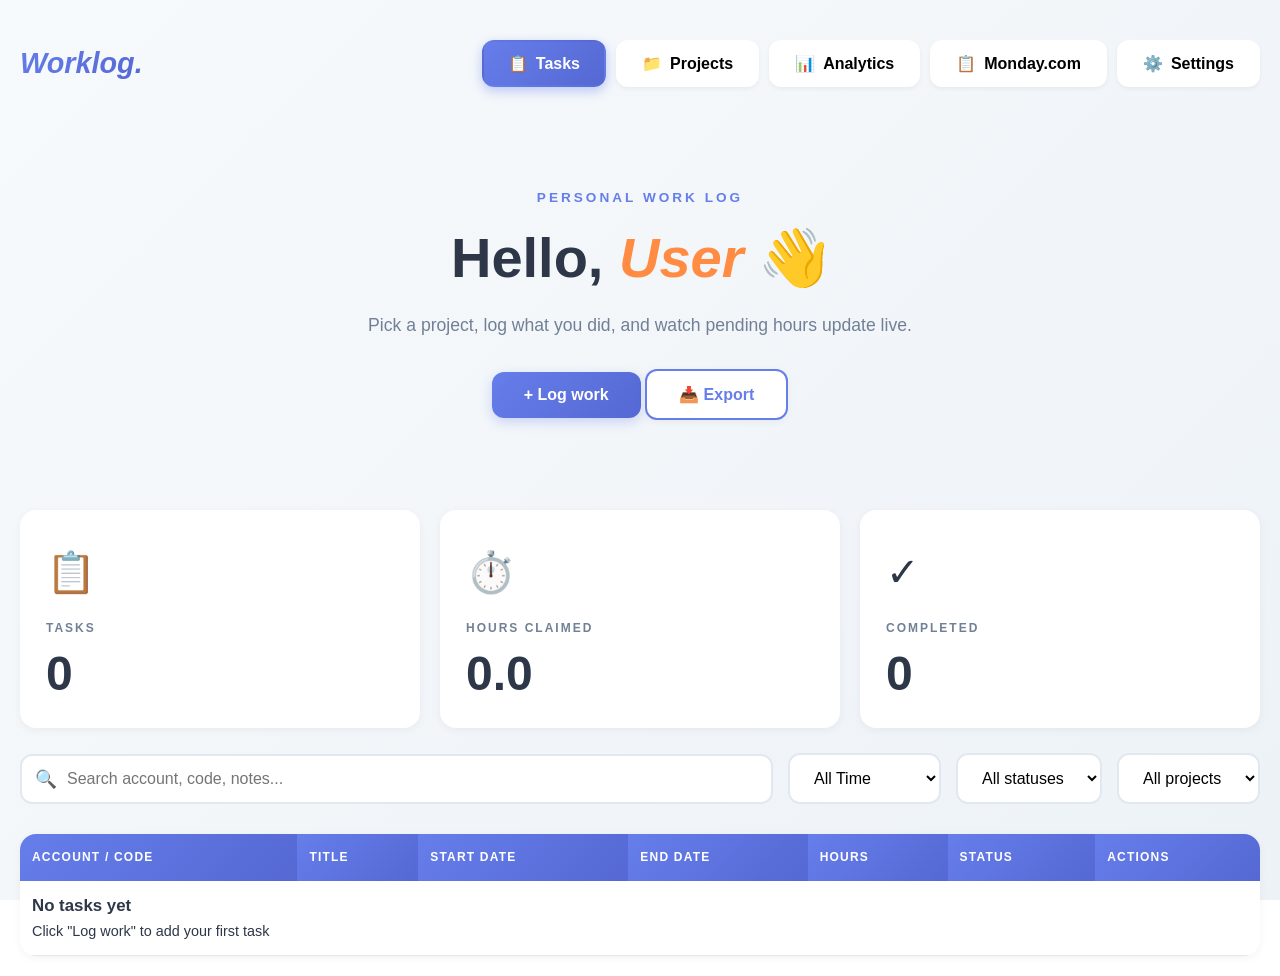
==== index.html @ 43e90e5b "Add files via upload" ====
<!DOCTYPE html>
<html lang="en">
<head>
    <meta charset="UTF-8">
    <meta name="viewport" content="width=device-width, initial-scale=1.0">
    <title>Worklog - Personal Work Tracker</title>
    <link rel="stylesheet" href="styles.css?v=20260605185044">
</head>
<body>
    <div class="container">
        <!-- Header -->
        <header class="header">
            <div class="logo">Worklog.</div>
            <nav class="nav-tabs">
                <button class="nav-tab active" data-view="entries">
                    <span class="tab-icon">📋</span> Tasks
                </button>
                <button class="nav-tab" data-view="projects">
                    <span class="tab-icon">📁</span> Projects
                </button>
                <button class="nav-tab" data-view="analytics">
                    <span class="tab-icon">📊</span> Analytics
                </button>
                <button class="nav-tab" data-view="monday">
                    <span class="tab-icon">📋</span> Monday.com
                </button>
                <button class="nav-tab" data-view="settings">
                    <span class="tab-icon">⚙️</span> Settings
                </button>
            </nav>
        </header>

        <!-- Entries View -->
        <div id="entries-view" class="view active">
            <div class="hero-section">
                <p class="subtitle">PERSONAL WORK LOG</p>
                <h1 class="hero-title">Hello, <span class="highlight" id="userName">User</span> 👋</h1>
                <p class="hero-description">Pick a project, log what you did, and watch pending hours update live.</p>
                <div class="hero-actions">
                    <button class="btn-primary" id="logWorkBtn">+ Log work</button>
                    <button class="btn-secondary" id="exportBtn">📥 Export</button>
                </div>
            </div>

            <!-- Stats Cards -->
            <div class="stats-grid">
                <div class="stat-card">
                    <div class="stat-icon">📋</div>
                    <div class="stat-label">TASKS</div>
                    <div class="stat-value" id="totalEntries">0</div>
                </div>
                <div class="stat-card">
                    <div class="stat-icon">⏱️</div>
                    <div class="stat-label">HOURS CLAIMED</div>
                    <div class="stat-value" id="totalClaimed">0.0</div>
                </div>
                <div class="stat-card">
                    <div class="stat-icon">✓</div>
                    <div class="stat-label">COMPLETED</div>
                    <div class="stat-value" id="completedProjects">0</div>
                </div>
            </div>

            <!-- Illustration (hidden for cleaner look) -->
            <div style="display: none;">
                <div class="hero-illustration">
                    <svg viewBox="0 0 400 300" xmlns="http://www.w3.org/2000/svg">
                        <!-- Clipboard -->
                        <rect x="120" y="40" width="160" height="200" rx="10" fill="#E8EEFF" stroke="#667EEA" stroke-width="3"/>
                        <rect x="140" y="20" width="120" height="30" rx="15" fill="#667EEA"/>
                        <circle cx="200" cy="35" r="8" fill="white"/>
                        <!-- Checkmarks -->
                        <circle cx="150" cy="90" r="12" fill="#48BB78" opacity="0.3"/>
                        <path d="M145 90 L149 94 L155 86" stroke="#48BB78" stroke-width="3" fill="none" stroke-linecap="round"/>
                        <line x1="170" y1="90" x2="250" y2="90" stroke="#CBD5E0" stroke-width="3" stroke-linecap="round"/>
                        
                        <rect x="145" y="120" width="90" height="8" rx="4" fill="#E2E8F0"/>
                        <rect x="145" y="150" width="90" height="8" rx="4" fill="#E2E8F0"/>
                        
                        <!-- Clock -->
                        <circle cx="320" cy="200" r="50" fill="white" stroke="#667EEA" stroke-width="3"/>
                        <circle cx="320" cy="200" r="5" fill="#667EEA"/>
                        <line x1="320" y1="200" x2="320" y2="170" stroke="#667EEA" stroke-width="3" stroke-linecap="round"/>
                        <line x1="320" y1="200" x2="340" y2="200" stroke="#667EEA" stroke-width="3" stroke-linecap="round"/>
                        
                        <!-- Plant -->
                        <ellipse cx="80" cy="250" rx="30" ry="10" fill="#E8EEFF"/>
                        <rect x="65" y="220" width="30" height="30" rx="5" fill="#667EEA" opacity="0.3"/>
                        <path d="M80 220 Q70 200 75 180" stroke="#48BB78" stroke-width="3" fill="none"/>
                        <path d="M80 220 Q90 200 85 180" stroke="#48BB78" stroke-width="3" fill="none"/>
                        <ellipse cx="75" cy="180" rx="8" ry="12" fill="#48BB78" opacity="0.7"/>
                        <ellipse cx="85" cy="180" rx="8" ry="12" fill="#48BB78" opacity="0.7"/>
                    </svg>
                </div>
            </div>

            <!-- Filters and Search -->
            <div class="controls single-line-filters">
                <div class="search-box">
                    <span class="search-icon">🔍</span>
                    <input type="text" id="searchEntries" placeholder="Search account, code, notes...">
                </div>
                <select id="entriesTimePeriod" class="filter-select">
                    <option value="all" selected>All Time</option>
                    <option value="week">This Week</option>
                    <option value="month">This Month</option>
                    <option value="quarter">This Quarter</option>
                    <option value="year">This Year</option>
                </select>
                <select id="statusFilter" class="filter-select">
                    <option value="">All statuses</option>
                    <option value="In progress">In progress</option>
                    <option value="Completed">Completed</option>
                    <option value="Pending">Pending</option>
                </select>
                <select id="projectFilter" class="filter-select">
                    <option value="">All projects</option>
                </select>
            </div>

            <!-- Entries Table -->
            <div class="table-container">
                <table class="entries-table">
                    <thead>
                        <tr>
                            <th>ACCOUNT / CODE</th>
                            <th>TITLE</th>
                            <th>START DATE</th>
                            <th>END DATE</th>
                            <th>HOURS</th>
                            <th>STATUS</th>
                            <th>ACTIONS</th>
                        </tr>
                    </thead>
                    <tbody id="entriesTableBody">
                        <!-- Entries will be populated here -->
                    </tbody>
                </table>
            </div>
        </div>

        <!-- Projects View -->
        <div id="projects-view" class="view">
            <div class="hero-section">
                <p class="subtitle">PROJECT LEDGER</p>
                <h1 class="hero-title">Where the hours <span class="highlight">went.</span></h1>
                <p class="hero-description">Claimed vs pending hours for every active project.</p>
                <div class="hero-actions">
                    <button class="btn-primary" id="addProjectBtn">+ Add Project</button>
                </div>
            </div>

            <!-- Stats Cards -->
            <div class="projects-stats-row">
                <div class="project-stat-box">
                    <div class="stat-box-icon">📁</div>
                    <div class="stat-box-label">PROJECTS</div>
                    <div class="stat-box-value" id="totalProjects">7</div>
                    <div class="stat-box-subtitle">Active projects</div>
                </div>
                <div class="project-stat-box">
                    <div class="stat-box-icon">⏱️</div>
                    <div class="stat-box-label">TOTAL HRS</div>
                    <div class="stat-box-value" id="totalHours">1205</div>
                    <div class="stat-box-subtitle">Total allocated</div>
                </div>
                <div class="project-stat-box highlighted">
                    <div class="stat-box-icon">🔥</div>
                    <div class="stat-box-label">CLAIMED</div>
                    <div class="stat-box-value" id="projectsClaimed">442.0</div>
                    <div class="stat-box-subtitle">Hours claimed</div>
                    <div class="stat-box-progress-text">36.7% of total hours</div>
                    <div class="stat-box-progress-bar">
                        <div class="stat-box-progress-fill" style="width: 36.7%"></div>
                    </div>
                </div>
                <div class="project-stat-box">
                    <div class="stat-box-icon">⚠️</div>
                    <div class="stat-box-label">AVAILABLE</div>
                    <div class="stat-box-value" id="projectsPending">763.0</div>
                    <div class="stat-box-subtitle">Hours available</div>
                </div>
            </div>

            <!-- Projects Search and Filters -->
            <div class="controls single-line-filters">
                <div class="search-box">
                    <span class="search-icon">🔍</span>
                    <input type="text" id="searchProjects" placeholder="Search account, code, manager...">
                </div>
                <select id="projectsTimePeriod" class="filter-select">
                    <option value="all" selected>All Time</option>
                    <option value="week">This Week</option>
                    <option value="month">This Month</option>
                    <option value="quarter">This Quarter</option>
                    <option value="year">This Year</option>
                </select>
                <div id="activeFilters" class="active-filters">
                    <!-- Active filters will appear here -->
                </div>
                <button class="btn-add-filter" id="addFilterBtn">+ Add Filter</button>
            </div>
            
            <!-- Filter Dropdown Menu -->
            <div id="filterDropdown" class="filter-dropdown" style="display: none;">
                <div class="filter-dropdown-header">
                    <span>Add Filter</span>
                    <button class="close-dropdown" id="closeFilterDropdown">✕</button>
                </div>
                <div class="filter-options">
                    <button class="filter-option" data-filter="year">
                        <span class="filter-icon">📅</span>
                        <span>Year</span>
                    </button>
                    <button class="filter-option" data-filter="status">
                        <span class="filter-icon">🔄</span>
                        <span>Status</span>
                    </button>
                    <button class="filter-option" data-filter="manager">
                        <span class="filter-icon">👤</span>
                        <span>Manager</span>
                    </button>
                    <button class="filter-option" data-filter="account">
                        <span class="filter-icon">🏢</span>
                        <span>Account</span>
                    </button>
                </div>
            </div>

            <!-- Projects Table -->
            <div class="table-container">
                <table class="projects-table">
                    <thead>
                        <tr>
                            <th></th>
                            <th>#</th>
                            <th>ACCOUNT</th>
                            <th>CLAIMED %</th>
                            <th>STATUS</th>
                            <th>TIME LEFT</th>
                            <th>ALERTS</th>
                            <th>ACTIONS</th>
                        </tr>
                    </thead>
                    <tbody id="projectsTableBody">
                        <!-- Projects will be populated here -->
                    </tbody>
                </table>
            </div>
            
            <!-- Pagination -->
            <div class="pagination">
                <button class="pagination-btn" id="projectsPrevBtn" disabled>← Previous</button>
                <span class="pagination-info">
                    Showing <span id="projectsShowingStart">1</span> to <span id="projectsShowingEnd">7</span> of <span id="projectsTotal">7</span> projects
                </span>
                <button class="pagination-btn" id="projectsNextBtn" disabled>Next →</button>
            </div>
        </div>

        <!-- Analytics View -->
        <div id="analytics-view" class="view">
            <div class="hero-section">
                <p class="subtitle">ANALYTICS DASHBOARD</p>
                <h1 class="hero-title">Track your <span class="highlight">progress.</span></h1>
                <p class="hero-description">Visualize hours claimed by time period and project.</p>
                <div class="hero-actions">
                    <button class="btn-secondary" id="refreshAnalyticsBtn">🔄 Refresh</button>
                </div>
            </div>

            <!-- Message Box for Analytics -->
            <div class="monday-message-box" id="analyticsMessageBox" style="display: none;">
                <p class="monday-message-text" id="analyticsMessageText"></p>
            </div>

            <!-- Analytics Visualizations Section -->
            <div class="analytics-section" id="analyticsVisualizations">
                <!-- Analytics Charts Grid -->
                <div class="charts-grid">
                    <!-- Project Status Pie Chart -->
                    <div class="chart-card">
                        <h3 class="chart-title">Project Status Distribution</h3>
                        <div class="pie-chart-container" id="analyticsStatusPieChart">
                            <!-- Pie chart will be generated here -->
                        </div>
                    </div>
                    
                    <!-- Project Hours Distribution -->
                    <div class="chart-card">
                        <h3 class="chart-title">Project Hours Distribution</h3>
                        <div class="hours-distribution-chart" id="analyticsHoursDistributionChart">
                            <!-- Hours distribution chart will be generated here -->
                        </div>
                    </div>
                </div>
            </div>

            <!-- Filters Section -->
            <div class="analytics-filters">
                <div class="filter-group">
                    <label class="filter-label">Time Period</label>
                    <select id="timePeriod" class="filter-select">
                        <option value="week">This Week</option>
                        <option value="month">This Month</option>
                        <option value="custom-month">Select Month</option>
                        <option value="quarter">This Quarter</option>
                        <option value="year">This Year</option>
                        <option value="all">All Time</option>
                    </select>
                </div>
                <div class="filter-group" id="monthPickerGroup" style="display: none;">
                    <label class="filter-label">Select Month</label>
                    <select id="monthPicker" class="filter-select">
                        <!-- Will be populated dynamically -->
                    </select>
                </div>
                <div class="filter-group">
                    <label class="filter-label">Project</label>
                    <select id="analyticsProjectFilter" class="filter-select">
                        <option value="">All Projects</option>
                    </select>
                </div>
                <button class="btn-clear-filters" id="clearAnalyticsFilters">Clear all ✕</button>
            </div>

            <!-- Analytics Stats -->
            <div class="stats-grid">
                <div class="stat-card">
                    <div class="stat-icon">📅</div>
                    <div class="stat-label">PERIOD</div>
                    <div class="stat-value" id="periodLabel">This Week</div>
                </div>
                <div class="stat-card highlight-card">
                    <div class="stat-icon">⏱️</div>
                    <div class="stat-label">HOURS CLAIMED</div>
                    <div class="stat-value" id="periodHours">0.0</div>
                </div>
                <div class="stat-card">
                    <div class="stat-icon">📊</div>
                    <div class="stat-label">TASKS</div>
                    <div class="stat-value" id="periodEntries">0</div>
                </div>
                <div class="stat-card">
                    <div class="stat-icon">📁</div>
                    <div class="stat-label">PROJECTS</div>
                    <div class="stat-value" id="periodProjects">0</div>
                </div>
            </div>

            <!-- Trend Chart Section -->
            <div class="trend-chart-section" id="trendChartSection" style="display: none;">
                <div class="chart-card">
                    <h3 class="chart-title" id="trendChartTitle">Hours Trend</h3>
                    <div class="chart-container" id="analyticsTrendChart">
                        <!-- Trend chart will be generated here -->
                    </div>
                </div>
            </div>

            <!-- Analytics Table -->
            <div class="table-container">
                <table class="analytics-table">
                    <thead>
                        <tr>
                            <th>PROJECT</th>
                            <th>TASKS</th>
                            <th>HOURS</th>
                            <th>AVG PER TASK</th>
                            <th>% OF TOTAL</th>
                            <th>TREND</th>
                        </tr>
                    </thead>
                    <tbody id="analyticsTableBody">
                        <!-- Analytics will be populated here -->
                    </tbody>
                </table>
            </div>
        </div>

        <!-- Settings View -->
        <div id="settings-view" class="view">
            <div class="hero-section-modern">
                <div class="hero-content">
                    <p class="subtitle-modern">SETTINGS & INTEGRATIONS</p>
                    <h1 class="hero-title-modern">Manage your <span class="highlight-modern">data.</span></h1>
                    <p class="hero-description-modern">Export, import, and sync your work tracker data.</p>
                </div>
            </div>

            <!-- User Info -->
            <div class="settings-section">
                <h2>👤 User Information</h2>
                <div class="integration-card">
                    <div class="user-info-display">
                        <p><strong>Name:</strong> <span id="settingsUserName">Not connected</span></p>
                        <p><strong>Email:</strong> <span id="settingsUserEmail">Not connected</span></p>
                        <p class="settings-description" style="margin-top: 10px; font-size: 0.9em; color: #666;">
                            User information is fetched from your Monday.com account when connected.
                        </p>
                    </div>
                </div>
            </div>

            <!-- Data Management -->
            <div class="settings-section">
                <h2>💾 Data Management</h2>
                <p class="settings-description">Export your data to share the dashboard without personal information, or import data from a backup.</p>
                
                <div class="integration-card">
                    <div class="data-actions">
                        <div class="action-group">
                            <h3>📤 Export Data</h3>
                            <p>Download all your projects, entries, and settings as a JSON file.</p>
                            <button class="btn-primary" id="exportDataBtn">Export All Data</button>
                        </div>
                        
                        <div class="action-group">
                            <h3>📥 Import Data</h3>
                            <p>Load data from a previously exported JSON file.</p>
                            <input type="file" id="importDataFile" accept=".json" style="display: none;">
                            <button class="btn-secondary" id="importDataBtn">Import Data</button>
                        </div>
                        
                        <div class="action-group">
                            <h3>🗑️ Clear All Data</h3>
                            <p>Remove all projects, entries, and settings. This cannot be undone!</p>
                            <button class="btn-danger" id="clearDataBtn">Clear All Data</button>
                        </div>
                        
                        <div class="action-group">
                            <h3>🗑️ Clear Monday.com Data</h3>
                            <p>Remove all imported Monday.com items from local storage.</p>
                            <button class="btn-danger" id="clearMondayDataBtn">Clear Monday.com Data</button>
                        </div>
                    </div>
                </div>
            </div>

            <!-- Monday.com Integration -->
            <div class="settings-section">
                <h2>🔗 Monday.com Integration</h2>
                <p class="settings-description">Connect your Monday.com account to sync work entries automatically.</p>
                
                <div class="integration-card">
                    <div class="integration-status" id="mondayStatus">
                        <span class="status-indicator" id="mondayIndicator">⚪</span>
                        <span id="mondayStatusText">Not Connected</span>
                    </div>
                    
                    <form id="mondayConfigForm" class="config-form">
                        <div class="form-group">
                            <label for="mondayApiKey">Monday.com API Token *</label>
                            <input type="password" id="mondayApiKey" placeholder="Enter your Monday.com API token">
                            <small>Get your API token from Monday.com → Profile → Admin → API</small>
                        </div>
                        
                        <div class="form-group">
                            <label for="mondayBoardId">Board ID *</label>
                            <input type="text" id="mondayBoardId" placeholder="Enter board ID to sync with" required>
                            <small>Required: Enter the Monday.com board ID. Find it in your board's URL.</small>
                        </div>
                        
                        <div class="form-actions">
                            <button type="button" class="btn-secondary" id="testMondayConnection">Test Connection</button>
                            <button type="submit" class="btn-primary">Save Configuration</button>
                        </div>
                    </form>
                    
                    <div id="mondayBoards" class="boards-list" style="display: none;">
                        <h3>Available Boards:</h3>
                        <div id="boardsList"></div>
                    </div>
                    
                    <div id="boardSelector" class="board-selector" style="display: none;">
                        <h3>📋 Select Board for Sync Operations</h3>
                        <p class="board-selector-description">Choose which Monday.com board to sync with:</p>
                        <select id="boardDropdown" class="board-dropdown">
                            <option value="">-- Select a Board --</option>
                        </select>
                        <div id="selectedBoardInfo" class="selected-board-info" style="display: none;">
                            <span class="info-label">Currently selected:</span>
                            <span id="selectedBoardName" class="board-name-display"></span>
                            <span id="selectedBoardId" class="board-id-display"></span>
                        </div>
                    </div>
                    
                    <div class="sync-actions" id="mondaySyncActions" style="display: none;">
                        <button class="btn-primary" id="importFromMonday">📥 Import FROM Monday.com</button>
                        <button class="btn-secondary" id="disconnectMonday">Disconnect</button>
                    </div>
                </div>
            </div>

            <!-- Sync History -->
            <div class="settings-section">
                <h2>📊 Sync History</h2>
                <div class="table-container">
                    <table class="sync-history-table">
                        <thead>
                            <tr>
                                <th>DATE</th>
                                <th>ACTION</th>
                                <th>TASKS</th>
                                <th>STATUS</th>
                            </tr>
                        </thead>
                        <tbody id="syncHistoryBody">
                            <tr>
                                <td colspan="4" class="empty-state">
                                    <p>No sync history yet</p>
                                </td>
                            </tr>
                        </tbody>
                    </table>
                </div>
            </div>
        </div>
    </div>

        <!-- Monday.com Details View -->
        <div id="monday-view" class="view">
            <div class="hero-section">
                <p class="subtitle">MONDAY.COM INTEGRATION</p>
                <h1 class="hero-title">Monday.com <span class="highlight">Items</span></h1>
                <p class="hero-description">View and manage items imported from Monday.com</p>
                <div class="hero-actions">
                    <button class="btn-primary" id="importMondayItems">📥 Import Items</button>
                </div>
            </div>

            <!-- Stats Cards -->
            <div class="projects-stats-row">
                <div class="project-stat-box">
                    <div class="stat-box-icon">📊</div>
                    <div class="stat-box-label">TOTAL ITEMS</div>
                    <div class="stat-box-value" id="mondayTotalItems">0</div>
                    <div class="stat-box-subtitle">Imported from Monday.com</div>
                </div>
                <div class="project-stat-box highlighted">
                    <div class="stat-box-icon">📁</div>
                    <div class="stat-box-label">ACTIVE PROJECTS</div>
                    <div class="stat-box-value" id="mondayActiveProjects">0</div>
                    <div class="stat-box-subtitle">Active projects</div>
                </div>
            </div>

            <!-- Message Box -->
            <div class="monday-message-box" id="mondayMessageBox" style="display: none;">
                <p class="monday-message-text" id="mondayMessageText"></p>
            </div>

            <!-- Last Sync Info -->
            <div class="last-sync-info" id="mondayLastSyncInfo" style="display: none;">
                <span class="sync-icon">🔄</span>
                <span class="sync-text">Last synced: <span id="mondayLastSyncTime">Never</span></span>
            </div>

            <!-- Search and Sort Controls -->
            <div class="controls single-line-filters">
                <div class="search-box">
                    <span class="search-icon">🔍</span>
                    <input type="text" id="searchMondayItems" placeholder="Search project, work number, status...">
                </div>
                <select id="sortMondayItems" class="filter-select">
                    <option value="status">Sort by Status (Active first)</option>
                    <option value="project">Sort by Project Name</option>
                    <option value="hours">Sort by Hours</option>
                    <option value="startDate">Sort by Start Date</option>
                    <option value="endDate">Sort by End Date</option>
                </select>
            </div>

            <!-- Monday.com Table -->
            <div class="table-container">
                <table class="projects-table">
                    <thead>
                        <tr>
                            <th></th>
                            <th>#</th>
                            <th>PROJECT</th>
                            <th>HOURS</th>
                            <th>STATUS</th>
                            <th>ACTIONS</th>
                        </tr>
                    </thead>
                    <tbody id="mondayItemsBody">
                        <tr>
                            <td colspan="6" class="empty-state">
                                <p>No Monday.com items imported yet</p>
                                <p class="empty-hint">Click "Import Items" to fetch items assigned to you</p>
                            </td>
                        </tr>
                    </tbody>
                </table>
            </div>

            <!-- Pagination -->
            <div class="pagination" id="mondayPagination" style="display: none;">
                <button class="pagination-btn" id="mondayPrevBtn" onclick="changeMondayPage(-1)">← Previous</button>
                <span class="pagination-info" id="mondayPageInfo">Page 1 of 1</span>
                <button class="pagination-btn" id="mondayNextBtn" onclick="changeMondayPage(1)">Next →</button>
            </div>
        </div>

    <!-- Log Work Modal -->
    <div id="logWorkModal" class="modal">
        <div class="modal-content">
            <div class="modal-header">
                <h2 id="modalTitle">Log Work Task</h2>
                <button class="close-btn" id="closeModal">&times;</button>
            </div>
            <form id="workForm">
                <div class="form-group">
                    <label for="projectSelect">Project *</label>
                    <select id="projectSelect" required>
                        <option value="">-- Select Project --</option>
                    </select>
                </div>

                <div class="form-row">
                    <div class="form-group">
                        <label>Code</label>
                        <input type="text" id="code" readonly>
                    </div>
                    <div class="form-group">
                        <label>Manager</label>
                        <input type="text" id="manager" readonly>
                    </div>
                </div>

                <div class="form-row">
                    <div class="form-group">
                        <label>Product</label>
                        <input type="text" id="product" readonly>
                    </div>
                    <div class="form-group">
                        <label>Status</label>
                        <input type="text" id="projectStatus" readonly>
                    </div>
                </div>

                <div class="form-row">
                    <div class="form-group">
                        <label>Total Hours</label>
                        <input type="number" id="totalHoursField" readonly>
                    </div>
                    <div class="form-group">
                        <label>Already Claimed</label>
                        <input type="number" id="alreadyClaimed" readonly>
                    </div>
                    <div class="form-group">
                        <label>Pending</label>
                        <input type="number" id="pendingHours" readonly>
                    </div>
                </div>

                <div class="form-group">
                    <label for="workTitle">Work Title *</label>
                    <input type="text" id="workTitle" required placeholder="e.g., Production support, Bug fixes">
                </div>

                <div class="form-group">
                    <label for="workDescription">Work Description *</label>
                    <textarea id="workDescription" rows="3" required placeholder="Describe what you worked on..."></textarea>
                </div>

                <div class="form-row">
                    <div class="form-group">
                        <label for="startDate">Start Date *</label>
                        <input type="date" id="startDate" required>
                    </div>
                    <div class="form-group">
                        <label for="endDate">End Date</label>
                        <input type="date" id="endDate">
                    </div>
                    <div class="form-group">
                        <label for="hoursToAdd">Total Hours *</label>
                        <input type="number" id="hoursToAdd" min="0" step="0.5" required>
                    </div>
                </div>

                <div class="form-group">
                    <button type="button" class="btn-secondary" id="dailyHoursBtn" style="width: 100%;">
                        📅 Enter Daily Hours Breakdown
                    </button>
                </div>

                <div id="dailyHoursSection" class="daily-hours-section" style="display: none;">
                    <h4>Daily Hours Breakdown</h4>
                    <div id="dailyHoursInputs"></div>
                    <div class="daily-hours-summary">
                        <strong>Total: <span id="dailyHoursTotal">0</span> hours</strong>
                    </div>
                </div>

                <div class="form-group">
                    <label for="entryStatus">Task Status *</label>
                    <select id="entryStatus" required>
                        <option value="In progress">In progress</option>
                        <option value="Completed">Completed</option>
                        <option value="Pending">Pending</option>
                    </select>
                </div>

                <div class="form-group">
                    <label for="comments">Additional Notes</label>
                    <textarea id="comments" rows="2" placeholder="Add new comments..."></textarea>
                </div>

                <div id="commentsHistory" class="comments-history" style="display: none;">
                    <h4>Previous Comments:</h4>
                    <div id="previousComments"></div>
                </div>

                <div class="modal-actions">
                    <button type="button" class="btn-secondary" id="cancelBtn">Cancel</button>
                    <button type="submit" class="btn-primary" id="submitBtn">Add Entry</button>
                </div>
                <input type="hidden" id="editEntryId" value="">
            </form>
        </div>
    </div>

    <!-- Project Management Modal -->
    <div id="projectModal" class="modal">
        <div class="modal-content">
            <div class="modal-header">
                <h2 id="projectModalTitle">Add Project</h2>
                <button class="close-btn" id="closeProjectModal">&times;</button>
            </div>
            <form id="projectForm">
                <div class="form-row">
                    <div class="form-group">
                        <label for="projectAccount">Account Name *</label>
                        <input type="text" id="projectAccount" required>
                    </div>
                    <div class="form-group">
                        <label for="projectCode">Code *</label>
                        <input type="text" id="projectCode" required>
                    </div>
                </div>

                <div class="form-row">
                    <div class="form-group">
                        <label for="projectProduct">Product *</label>
                        <input type="text" id="projectProduct" required>
                    </div>
                    <div class="form-group">
                        <label for="projectVersion">Version</label>
                        <input type="text" id="projectVersion">
                    </div>
                </div>

                <div class="form-group">
                    <label for="projectManager">Manager *</label>
                    <input type="text" id="projectManager" required>
                </div>

                <div class="form-row">
                    <div class="form-group">
                        <label for="projectStartDate">Start Date *</label>
                        <input type="date" id="projectStartDate" required>
                    </div>
                    <div class="form-group">
                        <label for="projectEndDate">End Date</label>
                        <input type="date" id="projectEndDate">
                    </div>
                </div>

                <div class="form-row">
                    <div class="form-group">
                        <label for="projectStatus">Status *</label>
                        <select id="projectStatus" required>
                            <option value="Active">Active</option>
                            <option value="Deactive">Deactive</option>
                            <option value="Temporary">Temporary</option>
                        </select>
                    </div>
                    <div class="form-group">
                        <label for="projectTotalHours">Total Hours *</label>
                        <input type="number" id="projectTotalHours" min="0" step="1" required>
                    </div>
                </div>

                <div class="form-group" id="claimedHoursGroup" style="display: none;">
                    <label for="projectClaimedHours">Claimed Hours (Manual Entry)</label>
                    <input type="number" id="projectClaimedHours" min="0" step="0.5" value="0" placeholder="0.0">
                    <small style="color: var(--warning-color);">⚠️ Optional: Manually enter claimed hours if you have existing work logged elsewhere. This will override calculated values from work entries.</small>
                </div>

                <div class="modal-actions">
                    <button type="button" class="btn-secondary" id="cancelProjectBtn">Cancel</button>
                    <button type="submit" class="btn-primary" id="submitProjectBtn">Add Project</button>
                </div>
                <input type="hidden" id="editProjectAccount" value="">
            </form>
        </div>
    </div>

    <script src="storage.js"></script>
    <script src="script.js"></script>
</body>
</html>
---- styles.css ----
* {
    margin: 0;
    padding: 0;
    box-sizing: border-box;
}

/* Modern Blue Theme Variables */
:root {
    --primary-blue: #667EEA;
    --primary-dark: #5568D3;
    --secondary-color: #f8f9ff;
    --accent-orange: #FF8C42;
    --text-primary: #2d3748;
    --text-secondary: #718096;
    --border-color: #e2e8f0;
    --success-color: #48bb78;
    --warning-color: #ed8936;
    --danger-color: #f56565;
    --info-color: #4299e1;
    --bg-gradient-start: #f7fafc;
    --bg-gradient-end: #edf2f7;
}

/* Animated Background */
body {
    font-family: -apple-system, BlinkMacSystemFont, 'Segoe UI', 'Roboto', 'Oxygen', 'Ubuntu', 'Cantarell', sans-serif;
    background: linear-gradient(135deg, var(--bg-gradient-start) 0%, var(--bg-gradient-end) 100%);
    background-attachment: fixed;
    color: var(--text-primary);
    line-height: 1.6;
    animation: gradientShift 15s ease infinite;
}

@keyframes gradientShift {
    0%, 100% { background-position: 0% 50%; }
    50% { background-position: 100% 50%; }
}

.container {
    max-width: 1400px;
    margin: 0 auto;
    padding: 20px;
}

/* Header with Modern Logo */
.header {
    display: flex;
    justify-content: space-between;
    align-items: center;
    padding: 20px 0;
    margin-bottom: 40px;
}

.logo {
    font-size: 1.8em;
    font-weight: 700;
    font-style: italic;
    background: linear-gradient(135deg, var(--primary-blue) 0%, var(--primary-dark) 100%);
    -webkit-background-clip: text;
    -webkit-text-fill-color: transparent;
    background-clip: text;
}

/* Last Sync Info */
.last-sync-info {
    display: flex;
    align-items: center;
    gap: 8px;
    padding: 12px 20px;
    background: linear-gradient(135deg, #f0f4ff 0%, #e8f0fe 100%);
    border-left: 4px solid #5B6EF5;
    border-radius: 8px;
    margin-bottom: 24px;
    font-size: 14px;
    color: #4a5568;
}

.last-sync-info .sync-icon {
    font-size: 18px;
}

.last-sync-info .sync-text {
    font-weight: 500;
}

.last-sync-info #mondayLastSyncTime {
    color: #5B6EF5;
    font-weight: 600;
}

/* Modern Navigation Tabs */
.nav-tabs {
    display: flex;
    gap: 10px;
}

.nav-tab {
    padding: 12px 24px;
    background: white;
    border: 2px solid transparent;
    border-radius: 12px;
    cursor: pointer;
    font-size: 1em;
    font-weight: 600;
    transition: all 0.3s cubic-bezier(0.4, 0, 0.2, 1);
    box-shadow: 0 2px 4px rgba(0, 0, 0, 0.05);
    display: flex;
    align-items: center;
    gap: 8px;
}

.nav-tab:hover {
    transform: translateY(-2px);
    box-shadow: 0 4px 12px rgba(102, 126, 234, 0.2);
    border-color: var(--primary-blue);
}

.nav-tab.active {
    background: linear-gradient(135deg, var(--primary-blue) 0%, var(--primary-dark) 100%);
    color: white;
    box-shadow: 0 4px 12px rgba(102, 126, 234, 0.4);
}

/* Views */
.view {
    display: none;
}

.view.active {
    display: block;
    animation: fadeIn 0.3s ease;
}

@keyframes fadeIn {
    from { opacity: 0; transform: translateY(10px); }
    to { opacity: 1; transform: translateY(0); }
}

/* Modern Hero Section */
.hero-section {
    text-align: center;
    margin-bottom: 50px;
    padding: 40px 20px;
}

/* Monday.com hero section - more compact */
#monday-view .hero-section {
    margin-bottom: 30px;
    padding: 20px 0;
}

#monday-view .hero-title {
    font-size: 2.5em;
    margin-bottom: 15px;
}

/* Compact hero sections for Monday.com and Analytics */
#monday-view .hero-section {
    padding: 0;
    margin-bottom: 20px;
}

#analytics-view .hero-section {
    padding: 15px 0 18px 0;
    margin-bottom: 24px;
}

#monday-view .hero-title,
#analytics-view .hero-title {
    font-size: 2em;
    margin-bottom: 8px;
}

#monday-view .hero-description,
#analytics-view .hero-description {
    font-size: 0.9em;
    margin-bottom: 12px;
}

#monday-view .subtitle,
#analytics-view .subtitle {
    font-size: 0.65em;
    margin-bottom: 5px;
    letter-spacing: 1.5px;
}

#monday-view .hero-actions,
#analytics-view .hero-actions {
    gap: 8px;
    margin-bottom: 0;
}

#monday-view .btn-primary,
#monday-view .btn-secondary,
#analytics-view .btn-primary,
#analytics-view .btn-secondary {
    padding: 10px 20px;
    font-size: 0.9em;
}

.subtitle {
    font-size: 0.85em;
    letter-spacing: 3px;
    color: var(--primary-blue);
    margin-bottom: 15px;
    font-weight: 700;
    text-transform: uppercase;
}

.hero-title {
    font-size: 3.5em;
    font-weight: 700;
    margin-bottom: 20px;
    line-height: 1.2;
    color: var(--text-primary);
}

.highlight {
    color: var(--accent-orange);
    font-style: italic;
}

.hero-description {
    font-size: 1.1em;
    color: var(--text-secondary);
    margin-bottom: 30px;
    max-width: 600px;
    margin-left: auto;
    margin-right: auto;
}

/* Modern Buttons */
.btn-primary,
.btn-secondary {
    padding: 14px 32px;
    border: none;
    border-radius: 12px;
    font-size: 1em;
    font-weight: 600;
    cursor: pointer;
    transition: all 0.3s cubic-bezier(0.4, 0, 0.2, 1);
    position: relative;
    overflow: hidden;
}

.btn-primary {
    background: linear-gradient(135deg, var(--primary-blue) 0%, var(--primary-dark) 100%);
    color: white;
    box-shadow: 0 4px 12px rgba(102, 126, 234, 0.3);
}

.btn-primary::before {
    content: '';
    position: absolute;
    top: 0;
    left: -100%;
    width: 100%;
    height: 100%;
    background: linear-gradient(90deg, transparent, rgba(255,255,255,0.3), transparent);
    transition: left 0.5s;
}

.btn-primary:hover::before {
    left: 100%;
}

.btn-primary:hover {
    transform: translateY(-3px);
    box-shadow: 0 6px 20px rgba(102, 126, 234, 0.4);
}

.btn-secondary {
    background: white;
    color: var(--primary-blue);
    border: 2px solid var(--primary-blue);
    box-shadow: 0 2px 8px rgba(0, 0, 0, 0.05);
}

.btn-secondary:hover {
    background: var(--secondary-color);
    transform: translateY(-3px);
    box-shadow: 0 4px 12px rgba(102, 126, 234, 0.2);
}

/* Modern Stat Cards */
.stats-grid {
    display: grid;
    grid-template-columns: repeat(auto-fit, minmax(250px, 1fr));
    gap: 20px;
    margin-bottom: 25px;
}

.stat-card {
    background: white;
    padding: 28px 24px;
    border-radius: 16px;
    border: 2px solid transparent;
    transition: all 0.3s cubic-bezier(0.4, 0, 0.2, 1);
    box-shadow: 0 2px 8px rgba(0, 0, 0, 0.05);
}

.stat-card:hover {
    transform: translateY(-4px);
    box-shadow: 0 8px 24px rgba(102, 126, 234, 0.15);
    border-color: var(--primary-blue);
}

.stat-card.highlight-card {
    background: linear-gradient(135deg, #fff5f0 0%, #ffffff 100%);
    border-color: var(--accent-orange);
}

.stat-icon {
    font-size: 2.5em;
    margin-bottom: 15px;
    display: block;
}

.stat-label {
    font-size: 0.75em;
    letter-spacing: 2px;
    color: var(--text-secondary);
    margin-bottom: 12px;
    font-weight: 700;
    text-transform: uppercase;
}

.stat-value {
    font-size: 3em;
    font-weight: 800;
    color: var(--text-primary);
    line-height: 1;
}

/* Modern Controls */
.controls {
    display: flex;
    gap: 15px;
    margin-bottom: 30px;
    flex-wrap: wrap;
    align-items: center;
}

.single-line-filters {
    display: flex;
    align-items: center;
    gap: 15px;
    flex-wrap: wrap;
}

/* Monday.com page controls - more compact */
#monday-view .controls {
    margin-bottom: 20px;
}

#monday-view .search-box {
    max-width: 400px;
}

.search-box {
    flex: 1;
    min-width: 250px;
    position: relative;
}

.search-icon {
    position: absolute;
    left: 15px;
    top: 50%;
    transform: translateY(-50%);
    font-size: 1.1em;
    color: var(--text-secondary);
}

.search-box input {
    width: 100%;
    padding: 14px 15px 14px 45px;
    border: 2px solid var(--border-color);
    border-radius: 12px;
    font-size: 1em;
    background: white;
    transition: all 0.3s cubic-bezier(0.4, 0, 0.2, 1);
}

.search-box input:focus {
    outline: none;
    border-color: var(--primary-blue);
    box-shadow: 0 0 0 4px rgba(102, 126, 234, 0.1);
}

.filter-select {
    padding: 14px 20px;
    border: 2px solid var(--border-color);
    border-radius: 12px;
    font-size: 1em;
    background: white;
    cursor: pointer;
    transition: all 0.3s cubic-bezier(0.4, 0, 0.2, 1);
    font-weight: 500;
}

.filter-select:hover {
    border-color: var(--primary-blue);
    box-shadow: 0 2px 8px rgba(102, 126, 234, 0.1);
}

.filter-select:focus {
    outline: none;
    border-color: var(--primary-blue);
    box-shadow: 0 0 0 4px rgba(102, 126, 234, 0.1);
}

/* Modern Tables */
.table-container {
    background: white;
    border-radius: 16px;
    overflow: hidden;
    box-shadow: 0 2px 8px rgba(0, 0, 0, 0.05);
}

.entries-table,
.projects-table,
.analytics-table,
.monday-items-table {
    width: 100%;
    border-collapse: collapse;
}

.entries-table th,
.projects-table th,
.analytics-table th,
.monday-items-table th {
    background: linear-gradient(135deg, var(--primary-blue) 0%, var(--primary-dark) 100%);
    color: white;
    padding: 14px 12px;
    text-align: left;
    font-size: 0.75em;
    letter-spacing: 1.2px;
    font-weight: 700;
    text-transform: uppercase;
}

.entries-table td,
.projects-table td,
.analytics-table td,
.monday-items-table td {
    padding: 12px 12px;
    border-bottom: 1px solid var(--border-color);
    font-size: 0.9em;
}

/* Monday.com specific overrides */
#monday-view .entries-table td {
    padding: 10px 10px !important;
    font-size: 0.88em !important;
}

#monday-view .entries-table th {
    padding: 10px 10px !important;
    font-size: 0.7em !important;
}

.entries-table tbody tr,
.projects-table tbody tr,
.analytics-table tbody tr,
.monday-items-table tbody tr {
    transition: all 0.3s cubic-bezier(0.4, 0, 0.2, 1);
}

.entries-table tr:hover,
.projects-table tr:hover,
.analytics-table tbody tr:hover,
.monday-items-table tbody tr:hover {
    background: linear-gradient(to right, var(--secondary-color) 0%, #ffffff 100%);
    transform: scale(1.005);
}

/* Status Badges */
.status-badge {
    display: inline-block;
    padding: 6px 14px;
    border-radius: 20px;
    font-size: 0.85em;
    font-weight: 600;
}

.status-active {
    background: #d4f4dd;
    color: var(--success-color);
}

.status-complete {
    background: #d4f4dd;
    color: var(--success-color);
}

.status-pending {
    background: #fef3c7;
    color: var(--warning-color);
}

.status-in-progress {
    background: #dbeafe;
    color: var(--info-color);
}

.status-default {
    background: var(--secondary-color);
    color: var(--text-secondary);
}

/* Alert Badges */
.alert-badge {
    display: inline-block;
    padding: 6px 12px;
    border-radius: 12px;
    font-size: 0.75em;
    font-weight: 600;
    margin: 2px;
}

.alert-badge.alert-success {
    background: #d4f4dd;
    color: var(--success-color);
}

.alert-badge.alert-warning {
    background: #fef3c7;
    color: var(--warning-color);
}

.alert-badge.alert-danger {
    background: #fee2e2;
    color: var(--danger-color);
}

.alert-badge.alert-info {
    background: #dbeafe;
    color: var(--info-color);
}

/* Action Buttons */
.action-btn {
    background: none;
    border: none;
    cursor: pointer;
    font-size: 1.2em;
    padding: 8px;
    border-radius: 8px;
    transition: all 0.3s;
    color: var(--text-secondary);
}

.action-btn:hover {
    background: var(--secondary-color);
    color: var(--primary-blue);
    transform: scale(1.1);
}

/* Charts */
/* Trend Chart Section */
.trend-chart-section {
    margin-bottom: 25px;
}

.trend-chart-section .chart-card {
    max-width: 100%;
}

.charts-grid {
    display: grid;
    grid-template-columns: repeat(auto-fit, minmax(400px, 1fr));
    gap: 20px;
    margin-bottom: 25px;
}

.chart-card {
    background: white;
    padding: 20px;
    border-radius: 12px;
    box-shadow: 0 2px 8px rgba(0, 0, 0, 0.05);
    transition: all 0.3s;
}

.chart-card:hover {
    box-shadow: 0 8px 24px rgba(102, 126, 234, 0.15);
    transform: translateY(-4px);
}

.chart-title {
    font-size: 1.1em;
    font-weight: 700;
    margin-bottom: 15px;
    color: var(--text-primary);
}

.chart-container {
    min-height: 120px;
}

/* Pie Chart */
.pie-chart-container {
    display: flex;
    align-items: center;
    justify-content: center;
    gap: 30px;
    min-height: 120px;
    padding: 10px 0;
}

.pie-legend {
    display: flex;
    flex-direction: column;
    gap: 12px;
}

.pie-legend-item {
    display: flex;
    align-items: center;
    gap: 12px;
}

.pie-legend-color {
    width: 20px;
    height: 20px;
    border-radius: 4px;
}

.pie-legend-label {
    flex: 1;
    font-weight: 500;
}

.pie-legend-value {
    font-weight: 700;
    color: var(--text-primary);
}

/* Modal */
.modal {
    display: none;
    position: fixed;
    top: 0;
    left: 0;
    width: 100%;
    height: 100%;
    background: rgba(0, 0, 0, 0.5);
    backdrop-filter: blur(4px);
    z-index: 1000;
    animation: fadeIn 0.3s;
}

.modal.active {
    display: flex;
    justify-content: center;
    align-items: center;
}

.modal-content {
    background: white;
    padding: 40px;
    border-radius: 20px;
    max-width: 600px;
    width: 90%;
    max-height: 90vh;
    overflow-y: auto;
    box-shadow: 0 20px 60px rgba(0, 0, 0, 0.3);
    animation: slideUp 0.3s;
}

@keyframes slideUp {
    from { transform: translateY(50px); opacity: 0; }
    to { transform: translateY(0); opacity: 1; }
}

.modal-header {
    display: flex;
    justify-content: space-between;
    align-items: center;
    margin-bottom: 30px;
}

.modal-title {
    font-size: 1.8em;
    font-weight: 700;
    color: var(--text-primary);
}

.close-modal {
    background: none;
    border: none;
    font-size: 2em;
    cursor: pointer;
    color: var(--text-secondary);
    transition: all 0.3s;
}

.close-modal:hover {
    color: var(--danger-color);
    transform: rotate(90deg);
}

/* Form Elements */
.form-group {
    margin-bottom: 24px;
}

.form-group label {
    display: block;
    margin-bottom: 8px;
    font-weight: 600;
    color: var(--text-primary);
}

.form-group input,
.form-group select,
.form-group textarea {
    width: 100%;
    padding: 12px 16px;
    border: 2px solid var(--border-color);
    border-radius: 12px;
    font-size: 1em;
    transition: all 0.3s;
}

.form-group input:focus,
.form-group select:focus,
.form-group textarea:focus {
    outline: none;
    border-color: var(--primary-blue);
    box-shadow: 0 0 0 4px rgba(102, 126, 234, 0.1);
}

/* User Info Display */
.user-info-display {
    background: white;
    padding: 24px;
    border-radius: 16px;
    margin-bottom: 30px;
    box-shadow: 0 2px 8px rgba(0, 0, 0, 0.05);
}

.user-info-display p {
    margin: 12px 0;
    font-size: 1rem;
    line-height: 1.6;
}

.user-info-display strong {
    color: var(--text-primary);
    min-width: 100px;
    display: inline-block;
    font-weight: 700;
}

.user-info-display span {
    color: var(--text-secondary);
}

/* Settings Cards */
.settings-section {
    background: white;
    padding: 32px;
    border-radius: 16px;
    margin-bottom: 30px;
    box-shadow: 0 2px 8px rgba(0, 0, 0, 0.05);
}

.settings-section h2 {
    font-size: 1.5em;
    font-weight: 700;
    margin-bottom: 20px;
    color: var(--text-primary);
    display: flex;
    align-items: center;
    gap: 12px;
}

.settings-section p {
    color: var(--text-secondary);
    margin-bottom: 20px;
}

/* Data Management Cards */
.data-cards {
    display: grid;
    grid-template-columns: repeat(auto-fit, minmax(300px, 1fr));
    gap: 24px;
    margin-top: 30px;
}

.data-card {
    background: var(--secondary-color);
    padding: 28px;
    border-radius: 16px;
    border: 2px solid transparent;
    transition: all 0.3s;
}

.data-card:hover {
    border-color: var(--primary-blue);
    transform: translateY(-4px);
    box-shadow: 0 8px 24px rgba(102, 126, 234, 0.15);
}

.data-card h3 {
    font-size: 1.2em;
    font-weight: 700;
    margin-bottom: 12px;
    display: flex;
    align-items: center;
    gap: 10px;
}

.data-card p {
    color: var(--text-secondary);
    margin-bottom: 20px;
    font-size: 0.95em;
}

/* Connection Status */
.connection-status {
    display: inline-flex;
    align-items: center;
    gap: 8px;
    padding: 8px 16px;
    border-radius: 20px;
    font-weight: 600;
    font-size: 0.9em;
}

.connection-status.connected {
    background: #d4f4dd;
    color: var(--success-color);
}

.connection-status.disconnected {
    background: #fee2e2;
    color: var(--danger-color);
}

.connection-status::before {
    content: '●';
    font-size: 1.2em;
}

/* Responsive Design */
@media (max-width: 768px) {
    .hero-title {
        font-size: 2.5em;
    }
    
    .stats-grid {
        grid-template-columns: 1fr;
    }
    
    .charts-grid {
        grid-template-columns: 1fr;
    }
    
    .nav-tabs {
        flex-wrap: wrap;
    }
    
    .controls {
        flex-direction: column;
        align-items: stretch;
    }
    
    .search-box {
        min-width: 100%;
    }
}

/* Expandable Row */
.expandable-row {
    cursor: pointer;
}

.expand-btn {
    background: none;
    border: none;
    cursor: pointer;
    padding: 4px 8px;
    font-size: 1em;
    color: var(--primary-blue);
    transition: all 0.3s;
}

.expand-btn:hover {
    background: var(--secondary-color);
    border-radius: 4px;
}

.expand-icon {
    transition: transform 0.3s;
    display: inline-block;
    font-size: 0.8em;
}

.project-row.expanded .expand-icon {
    transform: rotate(90deg);
}

.expandable-row.expanded .expand-icon {
    transform: rotate(90deg);
}

.details-row {
    display: none;
    background: #f8f9fa;
}

.details-row.visible {
    display: table-row;
}

.details-cell {
    background: var(--secondary-color);
    padding: 20px !important;
}

/* Professional Details Layout */
.details-content-professional {
    padding: 20px 32px;
    background: #f8f9fa;
    border-radius: 8px;
    border-left: 3px solid var(--primary-blue);
}

.details-row-1,
.details-row-2,
.details-row-3 {
    display: flex;
    gap: 40px;
    margin-bottom: 16px;
    flex-wrap: wrap;
}

.details-row-3 {
    margin-bottom: 0;
}

.detail-inline {
    display: flex;
    gap: 8px;
    align-items: baseline;
    min-width: 200px;
}

.detail-inline .detail-label {
    font-weight: 700;
    color: var(--text-secondary);
    font-size: 0.85em;
    text-transform: uppercase;
    letter-spacing: 0.3px;
    white-space: nowrap;
}

.detail-inline .detail-value {
    color: var(--text-primary);
    font-size: 1em;
    font-weight: 600;
}

.progress-section {
    flex: 1;
}

.progress-header {
    display: flex;
    justify-content: space-between;
    align-items: center;
    margin-bottom: 6px;
}

.progress-header .detail-label {
    font-weight: 600;
    color: var(--text-secondary);
    font-size: 0.95em;
}

.progress-percentage-text {
    font-weight: 700;
    color: var(--text-primary);
    font-size: 1.05em;
}

.progress-bar-wrapper-large {
    width: 100%;
    height: 10px;
    background: #e9ecef;
    border-radius: 5px;
    overflow: hidden;
}

.progress-bar-wrapper-large .progress-bar-fill {
    height: 100%;
    background: linear-gradient(90deg, var(--primary-blue), var(--primary-dark));
    border-radius: 5px;
    transition: width 0.3s ease;
}

/* Refresh Button Animation */
@keyframes spin {
    from { transform: rotate(0deg); }
    to { transform: rotate(360deg); }
}

.btn-primary.refreshing::before {
    animation: spin 1s linear infinite;
}

/* Made with Bob */


/* Analytics Filters */
.analytics-filters {
    display: flex;
    gap: 24px;
    margin-bottom: 30px;
    flex-wrap: wrap;
    align-items: flex-end;
}

.filter-group {
    display: flex;
    flex-direction: column;
    gap: 8px;
    min-width: 200px;
}

.filter-label {
    font-size: 0.85em;
    font-weight: 700;
    color: var(--text-secondary);
    text-transform: uppercase;
    letter-spacing: 1px;
}

.btn-clear-filters {
    padding: 12px 20px;
    background: white;
    color: var(--text-secondary);
    border: 2px solid var(--border-color);
    border-radius: 12px;
    cursor: pointer;
    font-size: 0.9em;
    font-weight: 600;
    transition: all 0.3s;
    margin-left: auto;
}

.btn-clear-filters:hover {
    background: var(--secondary-color);
    border-color: var(--primary-blue);
    color: var(--primary-blue);
    transform: translateY(-2px);
}

/* Monday.com Page Styles */
.monday-hero-section {
    display: flex;
    justify-content: space-between;
    align-items: center;
    gap: 60px;
    margin-bottom: 40px;
    padding: 20px 0;
}

/* Override stats-grid for Monday.com page */
#monday-view .monday-stats-grid {
    display: flex !important;
    flex-direction: row !important;
    gap: 14px;
    margin-bottom: 30px;
}

/* Monday.com table container - compact like Projects */
#monday-view .table-container {
    background: white;
    border-radius: 16px;
    padding: 0;
    box-shadow: 0 2px 12px rgba(0, 0, 0, 0.06);
    overflow: hidden;
}

#monday-view .entries-table {
    margin: 0;
}

/* Make Monday.com table columns more compact */
#monday-view .entries-table th:first-child,
#monday-view .entries-table td:first-child {
    width: 22% !important;
    max-width: 180px !important;
}

#monday-view .entries-table th:nth-child(2),
#monday-view .entries-table td:nth-child(2) {
    width: 10% !important;
    text-align: center !important;
}

#monday-view .entries-table th:nth-child(3),
#monday-view .entries-table td:nth-child(3) {
    width: 12% !important;
    text-align: center !important;
}

#monday-view .entries-table th:nth-child(4),
#monday-view .entries-table td:nth-child(4) {
    width: 16% !important;
    text-align: center !important;
}

#monday-view .entries-table th:nth-child(5),
#monday-view .entries-table td:nth-child(5) {
    width: 13% !important;
    text-align: center !important;
}

#monday-view .entries-table th:nth-child(6),
#monday-view .entries-table td:nth-child(6) {
    width: 13% !important;
    text-align: center !important;
}

#monday-view .entries-table th:last-child,
#monday-view .entries-table td:last-child {
    width: 14% !important;
    text-align: center !important;
}

.monday-hero-content {
    flex: 1;
    max-width: 600px;
}

.monday-hero-illustration {
    flex-shrink: 0;
    width: 200px !important;
    height: 150px !important;
    background: white;
    border-radius: 20px;
    padding: 20px;
    box-shadow: 0 4px 20px rgba(102, 126, 234, 0.1);
}

.monday-hero-illustration svg {
    width: 100%;
    height: 100%;
}

.monday-stats-grid {
    display: flex;
    flex-direction: row;
    gap: 14px;
    margin-bottom: 30px;
    width: 100%;
}

.monday-stat-card {
    background: white;
    padding: 18px 14px;
    border-radius: 12px;
    border: 2px solid #f0f0f0;
    transition: all 0.3s cubic-bezier(0.4, 0, 0.2, 1);
    box-shadow: 0 2px 8px rgba(0, 0, 0, 0.04);
    flex: 1 1 0;
    min-width: 0;
    max-width: 50%;
}

.monday-stat-card:hover {
    transform: translateY(-3px);
    box-shadow: 0 6px 20px rgba(102, 126, 234, 0.12);
    border-color: var(--primary-blue);
}

.stat-header {
    display: flex;
    align-items: flex-start;
    gap: 16px;
    margin-bottom: 20px;
}

.stat-icon-small {
    font-size: 1.6em;
    width: 40px;
    height: 40px;
    display: flex;
    align-items: center;
    justify-content: center;
    background: linear-gradient(135deg, #f8f9ff 0%, #eef1ff 100%);
    border-radius: 10px;
    flex-shrink: 0;
}

.stat-info {
    flex: 1;
}

.stat-info .stat-label {
    font-size: 0.65em;
    letter-spacing: 1.2px;
    color: var(--text-secondary);
    margin-bottom: 6px;
    font-weight: 700;
    text-transform: uppercase;
}

.stat-info .stat-value {
    font-size: 2em;
    font-weight: 800;
    color: var(--text-primary);
    line-height: 1;
    margin-bottom: 4px;
}

.stat-subtitle {
    font-size: 0.8em;
    color: var(--text-secondary);
    font-weight: 400;
}

.stat-trend {
    position: relative;
    margin-top: 20px;
}

.trend-chart {
    width: 100%;
    height: 60px;
    margin-bottom: 12px;
}

.stat-change {
    display: flex;
    align-items: center;
    gap: 8px;
    font-size: 0.9em;
    font-weight: 600;
}

.stat-change.positive {
    color: var(--success-color);
}

.stat-change.negative {
    color: var(--danger-color);
}

.change-icon {
    font-size: 1.2em;
    font-weight: 700;
}

.change-value {
    font-weight: 700;
}

.change-label {
    color: var(--text-secondary);
    font-weight: 400;
}

/* Responsive adjustments for Monday.com page */
@media (max-width: 1024px) {
    .monday-hero-section {
        flex-direction: column;
        text-align: center;
    }
    
    .monday-hero-content {
        max-width: 100%;
    }
    
    .monday-hero-illustration {
        width: 100% !important;
        max-width: 200px !important;
    }
}

/* Projects Page Styles - Image 3 Design */
.projects-hero-wrapper {
    display: flex;
    justify-content: space-between;
    align-items: center;
    gap: 60px;
    margin-bottom: 40px;
    padding: 20px 0;
}

.projects-hero-content-left {
    flex: 1;
    max-width: 550px;
}

.hero-title-main {
    font-size: 3em;
    font-weight: 700;
    margin-bottom: 15px;
    line-height: 1.2;
    color: var(--text-primary);
}

.hero-description-main {
    font-size: 1.05em;
    color: var(--text-secondary);
    margin-bottom: 25px;
}

.projects-hero-illustration-right {
    flex-shrink: 0;
    width: 200px !important;
    height: 150px !important;
    display: flex;
    align-items: center;
    justify-content: center;
}

.projects-hero-illustration-right svg {
    width: 100%;
    height: 100%;
    filter: drop-shadow(0 4px 12px rgba(102, 126, 234, 0.15));
}

/* Project Stats Row */
.projects-stats-row {
    display: flex !important;
    flex-direction: row !important;
    flex-wrap: nowrap;
    gap: 14px;
    margin-bottom: 20px;
    align-items: stretch;
    width: 100%;
}

.project-stat-box {
    background: white;
    padding: 16px 20px;
    border-radius: 12px;
    border: 2px solid #f0f0f0;
    transition: all 0.3s cubic-bezier(0.4, 0, 0.2, 1);
    box-shadow: 0 2px 8px rgba(0, 0, 0, 0.04);
    position: relative;
    flex: 1 1 0;
    min-width: 0;
    max-width: 25%;
}

/* Monday.com view has only 2 stat boxes */
#monday-view .projects-stats-row {
    margin-bottom: 15px;
}

#monday-view .project-stat-box {
    padding: 16px 20px;
}

.project-stat-box:hover {
    transform: translateY(-3px);
    box-shadow: 0 6px 20px rgba(102, 126, 234, 0.12);
    border-color: var(--primary-blue);
}

.project-stat-box.highlighted {
    background: linear-gradient(135deg, #fff8f5 0%, #ffffff 100%);
    border-color: #ffe5d9;
}

.stat-box-icon {
    font-size: 1.4em;
    width: 36px;
    height: 36px;
    display: flex;
    align-items: center;
    justify-content: center;
    background: linear-gradient(135deg, #f8f9ff 0%, #eef1ff 100%);
    border-radius: 8px;
    margin-bottom: 6px;
}

.stat-box-trend {
    position: absolute;
    top: 20px;
    right: 20px;
    display: flex;
    flex-direction: column;
    align-items: flex-end;
    font-size: 0.75em;
    font-weight: 600;
    gap: 2px;
}

.stat-box-trend.positive {
    color: var(--success-color);
}

.stat-box-trend.negative {
    color: var(--danger-color);
}

.stat-box-trend span {
    font-weight: 700;
    font-size: 1.1em;
}

.stat-box-trend small {
    color: var(--text-secondary);
    font-weight: 400;
    font-size: 0.85em;
}

.stat-box-label {
    font-size: 0.65em;
    letter-spacing: 0.8px;
    color: var(--text-secondary);
    margin-bottom: 6px;
    font-weight: 700;
    text-transform: uppercase;
}

.stat-box-value {
    font-size: 2em;
    font-weight: 800;
    color: var(--text-primary);
    line-height: 1;
    margin-bottom: 4px;
}

.stat-box-subtitle {
    font-size: 0.8em;
    color: var(--text-secondary);
    margin-bottom: 0;
}

.stat-box-progress-text {
    font-size: 0.75em;
    color: var(--accent-orange);
    font-weight: 600;
    margin-bottom: 6px;
}

.stat-box-progress-bar {
    width: 100%;
    height: 5px;
    background: #f0f0f0;
    border-radius: 2.5px;
    overflow: hidden;
    margin-top: 8px;
}

.stat-box-progress-fill {
    height: 100%;
    background: linear-gradient(90deg, var(--accent-orange), #ff8c42);
    border-radius: 2.5px;
    transition: width 0.3s ease;
}

/* Expand Button Styles */
.expand-btn {
    background: none;
    border: none;
    cursor: pointer;
    padding: 4px 8px;
    font-size: 0.9em;
    color: var(--primary-blue);
    transition: all 0.2s;
}

.expand-btn:hover {
    background: var(--secondary-color);
    border-radius: 4px;
}

.expand-icon {
    display: inline-block;
    transition: transform 0.3s;
}

/* Progress bar in table cells */
.progress-container {
    display: flex;
    align-items: center;
    gap: 10px;
    width: 100%;
}

.progress-bar-wrapper {
    flex: 1;
    height: 8px;
    background: #f0f0f0;
    border-radius: 4px;
    overflow: hidden;
}

.progress-bar-fill {
    height: 100%;
    background: linear-gradient(90deg, var(--accent-orange), #ff8c42);
    border-radius: 4px;
    transition: width 0.3s ease;
}

.progress-percentage {
    font-weight: 600;
    color: var(--text-primary);
    min-width: 45px;
    text-align: right;
}

/* Pagination styles */
.pagination {
    display: flex;
    justify-content: center;
    align-items: center;
    gap: 10px;
    margin-top: 30px;
    padding: 20px 0;
}

.pagination-btn {
    padding: 8px 16px;
    background: white;
    border: 2px solid #e0e0e0;
    border-radius: 8px;
    cursor: pointer;
    font-weight: 600;
    color: var(--text-primary);
    transition: all 0.3s ease;
}

.pagination-btn:hover:not(:disabled) {
    border-color: var(--primary-blue);
    color: var(--primary-blue);
    transform: translateY(-2px);
}

.pagination-btn:disabled {
    opacity: 0.4;
    cursor: not-allowed;
}

.pagination-btn.active {
    background: var(--primary-blue);
    color: white;
    border-color: var(--primary-blue);
}

.pagination-info {
    color: var(--text-secondary);
    font-size: 0.9em;
}

/* Responsive adjustments for Projects view */
@media (max-width: 1200px) {
    .projects-stats-row {
        flex-wrap: wrap;
    }
    
    .project-stat-box {
        flex: 1 1 calc(50% - 10px);
        min-width: 250px;
    }
}

@media (max-width: 1024px) {
    .projects-hero-wrapper {
        flex-direction: column;
        text-align: center;
        gap: 30px;
    }
    
    .projects-hero-content-left {
        max-width: 100%;
    }
    
    .projects-hero-illustration-right {
        width: 100% !important;
        max-width: 200px !important;
    }
}

@media (max-width: 768px) {
    .hero-title-main {
        font-size: 2.2em;
    }
    
    .projects-stats-row {
        flex-direction: column;
    }
    
    .project-stat-box {
        flex: 1 1 100%;
    }
    
    .stat-box-value {
        font-size: 2.2em;
    }
}

@media (max-width: 1024px) {
    .monday-stats-grid {
        grid-template-columns: 1fr;
    }
}

@media (max-width: 768px) {
    .monday-hero-illustration {
        height: 120px;
    }
    
    .stat-info .stat-value {
        font-size: 2em;
    }
}

/* Monday.com Message Box */
.monday-message-box {
    margin: 20px 0;
    padding: 16px 20px;
    background: linear-gradient(135deg, #667EEA 0%, #764BA2 100%);
    border-radius: 12px;
    box-shadow: 0 4px 12px rgba(102, 126, 234, 0.3);
    animation: slideIn 0.5s ease-out;
}

.monday-message-box.info {
    background: linear-gradient(135deg, #4299e1 0%, #3182ce 100%);
}

.monday-message-box.success {
    background: linear-gradient(135deg, #48bb78 0%, #38a169 100%);
}

.monday-message-box.warning {
    background: linear-gradient(135deg, #ed8936 0%, #dd6b20 100%);
}

.monday-message-box.error {
    background: linear-gradient(135deg, #f56565 0%, #e53e3e 100%);
}

.monday-message-text {
    color: white;
    font-size: 1em;
    font-weight: 600;
    margin: 0;
    text-align: center;
}

@keyframes slideIn {
    from {
        opacity: 0;
        transform: translateY(-10px);
    }
    to {
        opacity: 1;
        transform: translateY(0);
    }
}

/* CSS Updated - Version 2.2 - Force Refresh */

/* Monday.com Page - Match Projects Page Density */
#monday-view .projects-stats-row {
    margin-bottom: 24px;
}

#monday-view .controls {
    margin-bottom: 24px;
}

#monday-view .projects-table tbody tr td {
    padding: 12px 16px;
}

#monday-view .table-container {
    margin-bottom: 24px;
}

#monday-view .monday-message-box {
    margin-bottom: 24px;
}

/* Monday.com Page - Match Projects Page Width and Spacing */
#monday-view {
    max-width: 1400px;
    margin: 0 auto;
}

/* Monday.com Progress Bar */
.monday-message-box.progress {
    background: linear-gradient(135deg, #f8f9ff 0%, #ffffff 100%);
    border-left: 4px solid var(--primary-blue);
    padding: 20px 24px;
    border-radius: 8px;
    box-shadow: 0 2px 8px rgba(0, 0, 0, 0.08);
}

.progress-message {
    font-size: 0.95em;
    font-weight: 600;
    color: var(--text-primary);
    margin-bottom: 12px;
}

.progress-bar-container {
    width: 100%;
    height: 8px;
    background: #e8eaf6;
    border-radius: 4px;
    overflow: hidden;
    margin-bottom: 8px;
}

.progress-bar-fill {
    height: 100%;
    background: linear-gradient(90deg, #5B6EF5 0%, #764BA2 100%);
    border-radius: 4px;
    transition: width 0.3s ease;
    animation: progressPulse 1.5s ease-in-out infinite;
}

@keyframes progressPulse {
    0%, 100% {
        opacity: 1;
    }
    50% {
        opacity: 0.8;
    }
}

.progress-percent {
    font-size: 0.85em;
    font-weight: 700;
    color: var(--primary-blue);
    text-align: right;
}
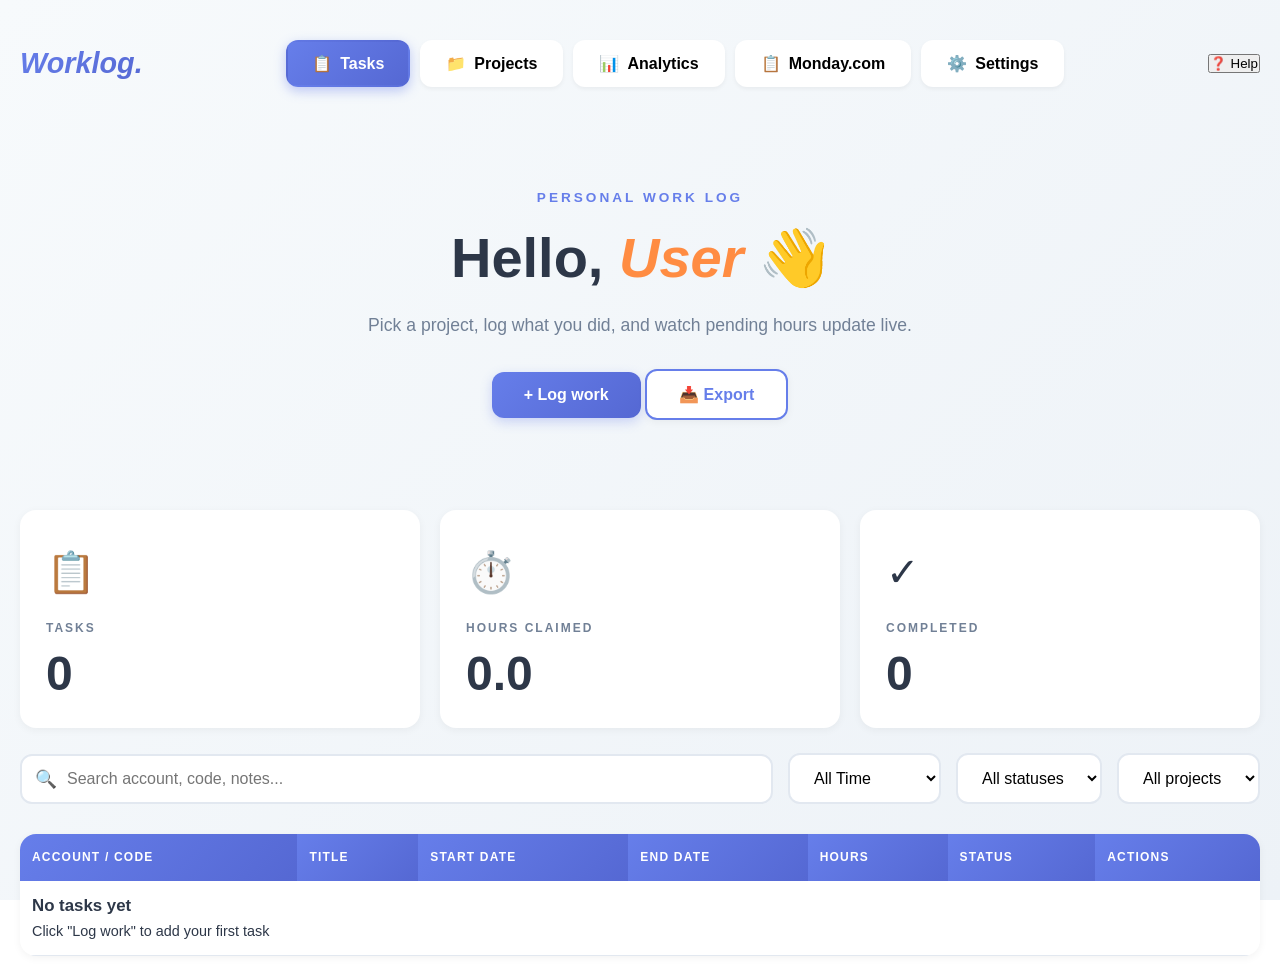
==== commit 1eba2a93: "Update index.html added Help file" ====
--- a/index.html
+++ b/index.html
@@ -28,6 +28,9 @@
                     <span class="tab-icon">⚙️</span> Settings
                 </button>
             </nav>
+            <button class="btn-help" id="helpBtn" title="Help & Instructions">
+                <span class="help-icon">❓</span> Help
+            </button>
         </header>
 
         <!-- Entries View -->
@@ -452,13 +455,13 @@
                         <div class="form-group">
                             <label for="mondayApiKey">Monday.com API Token *</label>
                             <input type="password" id="mondayApiKey" placeholder="Enter your Monday.com API token">
-                            <small>Get your API token from Monday.com → Profile → Admin → API</small>
+                            <small>Get your API token from Monday.com → Profile → Developers → API (generate or copy existing token)</small>
                         </div>
                         
                         <div class="form-group">
                             <label for="mondayBoardId">Board ID *</label>
                             <input type="text" id="mondayBoardId" placeholder="Enter board ID to sync with" required>
-                            <small>Required: Enter the Monday.com board ID. Find it in your board's URL.</small>
+                            <small>Required: Take the board ID from your Monday.com board URL (the number in the URL)</small>
                         </div>
                         
                         <div class="form-actions">
@@ -612,7 +615,10 @@
             </div>
             <form id="workForm">
                 <div class="form-group">
-                    <label for="projectSelect">Project *</label>
+                    <label for="projectSelect">
+                        Project *
+                        <span class="info-icon" title="Select the project you worked on. Project details will auto-fill below.">ℹ️</span>
+                    </label>
                     <select id="projectSelect" required>
                         <option value="">-- Select Project --</option>
                     </select>
@@ -650,32 +656,50 @@
                         <input type="number" id="alreadyClaimed" readonly>
                     </div>
                     <div class="form-group">
-                        <label>Pending</label>
+                        <label>
+                            Pending
+                            <span class="info-icon" title="Hours remaining in this project after your current entry">ℹ️</span>
+                        </label>
                         <input type="number" id="pendingHours" readonly>
                     </div>
                 </div>
 
                 <div class="form-group">
-                    <label for="workTitle">Work Title *</label>
+                    <label for="workTitle">
+                        Work Title *
+                        <span class="info-icon" title="Brief description of your work (e.g., 'Bug fixes', 'Production support', 'Feature development')">ℹ️</span>
+                    </label>
                     <input type="text" id="workTitle" required placeholder="e.g., Production support, Bug fixes">
                 </div>
 
                 <div class="form-group">
-                    <label for="workDescription">Work Description *</label>
+                    <label for="workDescription">
+                        Work Description *
+                        <span class="info-icon" title="Detailed explanation of what you worked on. Be specific about tasks completed.">ℹ️</span>
+                    </label>
                     <textarea id="workDescription" rows="3" required placeholder="Describe what you worked on..."></textarea>
                 </div>
 
                 <div class="form-row">
                     <div class="form-group">
-                        <label for="startDate">Start Date *</label>
+                        <label for="startDate">
+                            Start Date *
+                            <span class="info-icon" title="The date you started working on this task">ℹ️</span>
+                        </label>
                         <input type="date" id="startDate" required>
                     </div>
                     <div class="form-group">
-                        <label for="endDate">End Date</label>
+                        <label for="endDate">
+                            End Date
+                            <span class="info-icon" title="The date you completed this task (optional)">ℹ️</span>
+                        </label>
                         <input type="date" id="endDate">
                     </div>
                     <div class="form-group">
-                        <label for="hoursToAdd">Total Hours *</label>
+                        <label for="hoursToAdd">
+                            Total Hours *
+                            <span class="info-icon" title="Total hours spent on this task. Use 0.5 for 30 minutes, 1.0 for 1 hour, etc.">ℹ️</span>
+                        </label>
                         <input type="number" id="hoursToAdd" min="0" step="0.5" required>
                     </div>
                 </div>
@@ -695,7 +719,10 @@
                 </div>
 
                 <div class="form-group">
-                    <label for="entryStatus">Task Status *</label>
+                    <label for="entryStatus">
+                        Task Status *
+                        <span class="info-icon" title="In progress: Currently working | Completed: Task finished | Pending: Waiting to start">ℹ️</span>
+                    </label>
                     <select id="entryStatus" required>
                         <option value="In progress">In progress</option>
                         <option value="Completed">Completed</option>
@@ -704,7 +731,10 @@
                 </div>
 
                 <div class="form-group">
-                    <label for="comments">Additional Notes</label>
+                    <label for="comments">
+                        Additional Notes
+                        <span class="info-icon" title="Optional comments or notes about this work entry">ℹ️</span>
+                    </label>
                     <textarea id="comments" rows="2" placeholder="Add new comments..."></textarea>
                 </div>
 
@@ -732,45 +762,69 @@
             <form id="projectForm">
                 <div class="form-row">
                     <div class="form-group">
-                        <label for="projectAccount">Account Name *</label>
+                        <label for="projectAccount">
+                            Account Name *
+                            <span class="info-icon" title="Client or company name for this project">ℹ️</span>
+                        </label>
                         <input type="text" id="projectAccount" required>
                     </div>
                     <div class="form-group">
-                        <label for="projectCode">Code *</label>
+                        <label for="projectCode">
+                            Code *
+                            <span class="info-icon" title="Project identifier or reference code">ℹ️</span>
+                        </label>
                         <input type="text" id="projectCode" required>
                     </div>
                 </div>
 
                 <div class="form-row">
                     <div class="form-group">
-                        <label for="projectProduct">Product *</label>
+                        <label for="projectProduct">
+                            Product *
+                            <span class="info-icon" title="Product or service name for this project">ℹ️</span>
+                        </label>
                         <input type="text" id="projectProduct" required>
                     </div>
                     <div class="form-group">
-                        <label for="projectVersion">Version</label>
+                        <label for="projectVersion">
+                            Version
+                            <span class="info-icon" title="Product version number (optional)">ℹ️</span>
+                        </label>
                         <input type="text" id="projectVersion">
                     </div>
                 </div>
 
                 <div class="form-group">
-                    <label for="projectManager">Manager *</label>
+                    <label for="projectManager">
+                        Manager *
+                        <span class="info-icon" title="Name of the project manager or lead">ℹ️</span>
+                    </label>
                     <input type="text" id="projectManager" required>
                 </div>
 
                 <div class="form-row">
                     <div class="form-group">
-                        <label for="projectStartDate">Start Date *</label>
+                        <label for="projectStartDate">
+                            Start Date *
+                            <span class="info-icon" title="When this project begins">ℹ️</span>
+                        </label>
                         <input type="date" id="projectStartDate" required>
                     </div>
                     <div class="form-group">
-                        <label for="projectEndDate">End Date</label>
+                        <label for="projectEndDate">
+                            End Date
+                            <span class="info-icon" title="Expected project completion date (optional)">ℹ️</span>
+                        </label>
                         <input type="date" id="projectEndDate">
                     </div>
                 </div>
 
                 <div class="form-row">
                     <div class="form-group">
-                        <label for="projectStatus">Status *</label>
+                        <label for="projectStatus">
+                            Status *
+                            <span class="info-icon" title="Active: Currently working | Deactive: Paused/Closed | Temporary: Short-term project">ℹ️</span>
+                        </label>
                         <select id="projectStatus" required>
                             <option value="Active">Active</option>
                             <option value="Deactive">Deactive</option>
@@ -778,13 +832,19 @@
                         </select>
                     </div>
                     <div class="form-group">
-                        <label for="projectTotalHours">Total Hours *</label>
+                        <label for="projectTotalHours">
+                            Total Hours *
+                            <span class="info-icon" title="Total hours allocated/budgeted for this project">ℹ️</span>
+                        </label>
                         <input type="number" id="projectTotalHours" min="0" step="1" required>
                     </div>
                 </div>
 
                 <div class="form-group" id="claimedHoursGroup" style="display: none;">
-                    <label for="projectClaimedHours">Claimed Hours (Manual Entry)</label>
+                    <label for="projectClaimedHours">
+                        Claimed Hours (Manual Entry)
+                        <span class="info-icon" title="Use this only if you have existing work hours logged elsewhere that you want to include">ℹ️</span>
+                    </label>
                     <input type="number" id="projectClaimedHours" min="0" step="0.5" value="0" placeholder="0.0">
                     <small style="color: var(--warning-color);">⚠️ Optional: Manually enter claimed hours if you have existing work logged elsewhere. This will override calculated values from work entries.</small>
                 </div>
@@ -798,7 +858,272 @@
         </div>
     </div>
 
+    <!-- Help Modal -->
+    <div id="helpModal" class="modal">
+        <div class="modal-content help-modal-content">
+            <div class="modal-header">
+                <h2>📚 How to Use Worklog</h2>
+                <button class="close-btn" id="closeHelpModal">&times;</button>
+            </div>
+            <div class="help-content">
+                <div class="help-tabs">
+                    <button class="help-tab active" data-help="tasks">📋 Tasks</button>
+                    <button class="help-tab" data-help="projects">📁 Projects</button>
+                    <button class="help-tab" data-help="analytics">📊 Analytics</button>
+                    <button class="help-tab" data-help="monday">📋 Monday.com</button>
+                    <button class="help-tab" data-help="settings">⚙️ Settings</button>
+                </div>
+                
+                <!-- Tasks Help -->
+                <div id="help-tasks" class="help-section active">
+                    <h3>📋 Tasks Tab - Log Your Work</h3>
+                    <div class="help-steps">
+                        <div class="help-step">
+                            <span class="step-number">1</span>
+                            <div class="step-content">
+                                <h4>Click "+ Log work" Button</h4>
+                                <p>Opens the work entry form to log your tasks and hours.</p>
+                            </div>
+                        </div>
+                        <div class="help-step">
+                            <span class="step-number">2</span>
+                            <div class="step-content">
+                                <h4>Select a Project</h4>
+                                <p>Choose from your existing projects. The form will auto-fill project details like code, manager, and available hours.</p>
+                            </div>
+                        </div>
+                        <div class="help-step">
+                            <span class="step-number">3</span>
+                            <div class="step-content">
+                                <h4>Enter Work Details</h4>
+                                <p><strong>Work Title:</strong> Brief description (e.g., "Bug fixes", "Production support")</p>
+                                <p><strong>Work Description:</strong> Detailed explanation of what you worked on</p>
+                                <p><strong>Start Date:</strong> When you started this work</p>
+                                <p><strong>End Date:</strong> When you completed (optional)</p>
+                                <p><strong>Total Hours:</strong> Hours spent on this task</p>
+                            </div>
+                        </div>
+                        <div class="help-step">
+                            <span class="step-number">4</span>
+                            <div class="step-content">
+                                <h4>Daily Hours Breakdown (Optional)</h4>
+                                <p>Click "Enter Daily Hours Breakdown" to split hours across multiple days. Useful for tasks spanning several days.</p>
+                            </div>
+                        </div>
+                        <div class="help-step">
+                            <span class="step-number">5</span>
+                            <div class="step-content">
+                                <h4>Set Task Status</h4>
+                                <p><strong>In progress:</strong> Currently working on it</p>
+                                <p><strong>Completed:</strong> Task is finished</p>
+                                <p><strong>Pending:</strong> Waiting to start or blocked</p>
+                            </div>
+                        </div>
+                        <div class="help-step">
+                            <span class="step-number">6</span>
+                            <div class="step-content">
+                                <h4>Filter & Search</h4>
+                                <p>Use the search box and filters to find specific tasks by account, code, status, or time period.</p>
+                            </div>
+                        </div>
+                    </div>
+                </div>
+
+                <!-- Projects Help -->
+                <div id="help-projects" class="help-section">
+                    <h3>📁 Projects Tab - Manage Projects</h3>
+                    <div class="help-steps">
+                        <div class="help-step">
+                            <span class="step-number">1</span>
+                            <div class="step-content">
+                                <h4>Click "+ Add Project" Button</h4>
+                                <p>Opens the project creation form.</p>
+                            </div>
+                        </div>
+                        <div class="help-step">
+                            <span class="step-number">2</span>
+                            <div class="step-content">
+                                <h4>Enter Project Information</h4>
+                                <p><strong>Account Name:</strong> Client or company name</p>
+                                <p><strong>Code:</strong> Project identifier or code</p>
+                                <p><strong>Product:</strong> Product or service name</p>
+                                <p><strong>Version:</strong> Product version (optional)</p>
+                                <p><strong>Manager:</strong> Project manager name</p>
+                                <p><strong>Start Date:</strong> Project start date</p>
+                                <p><strong>End Date:</strong> Expected completion date (optional)</p>
+                                <p><strong>Status:</strong> Active, Deactive, or Temporary</p>
+                                <p><strong>Total Hours:</strong> Total hours allocated for this project</p>
+                            </div>
+                        </div>
+                        <div class="help-step">
+                            <span class="step-number">3</span>
+                            <div class="step-content">
+                                <h4>View Project Details</h4>
+                                <p>Click the expand icon (▼) to see detailed breakdown of hours claimed, pending hours, and all work entries for that project.</p>
+                            </div>
+                        </div>
+                        <div class="help-step">
+                            <span class="step-number">4</span>
+                            <div class="step-content">
+                                <h4>Filter Projects</h4>
+                                <p>Use "+ Add Filter" to filter by Year, Status, Manager, or Account. Search box helps find specific projects quickly.</p>
+                            </div>
+                        </div>
+                        <div class="help-step">
+                            <span class="step-number">5</span>
+                            <div class="step-content">
+                                <h4>Understanding Alerts</h4>
+                                <p><strong>🔥 Overdue:</strong> Project end date has passed</p>
+                                <p><strong>⚠️ High Usage:</strong> Over 80% hours claimed</p>
+                                <p><strong>⏰ Ending Soon:</strong> Less than 7 days remaining</p>
+                            </div>
+                        </div>
+                    </div>
+                </div>
+
+                <!-- Analytics Help -->
+                <div id="help-analytics" class="help-section">
+                    <h3>📊 Analytics Tab - Track Progress</h3>
+                    <div class="help-steps">
+                        <div class="help-step">
+                            <span class="step-number">1</span>
+                            <div class="step-content">
+                                <h4>Select Time Period</h4>
+                                <p><strong>This Week:</strong> Current week's data</p>
+                                <p><strong>This Month:</strong> Current month's data</p>
+                                <p><strong>Select Month:</strong> Choose any specific month</p>
+                                <p><strong>This Quarter:</strong> Current quarter (3 months)</p>
+                                <p><strong>This Year:</strong> Current year's data</p>
+                                <p><strong>All Time:</strong> All your work history</p>
+                            </div>
+                        </div>
+                        <div class="help-step">
+                            <span class="step-number">2</span>
+                            <div class="step-content">
+                                <h4>View Charts</h4>
+                                <p><strong>Weekly Hours Claimed:</strong> Bar chart showing hours per week</p>
+                                <p><strong>Project Status Distribution:</strong> Pie chart of project statuses</p>
+                                <p><strong>Project Hours Distribution:</strong> Bar chart comparing hours across projects</p>
+                            </div>
+                        </div>
+                        <div class="help-step">
+                            <span class="step-number">3</span>
+                            <div class="step-content">
+                                <h4>Filter by Project</h4>
+                                <p>Select a specific project to see analytics for that project only.</p>
+                            </div>
+                        </div>
+                        <div class="help-step">
+                            <span class="step-number">4</span>
+                            <div class="step-content">
+                                <h4>Understand the Stats</h4>
+                                <p><strong>Period:</strong> Selected time range</p>
+                                <p><strong>Hours Claimed:</strong> Total hours logged in period</p>
+                                <p><strong>Tasks:</strong> Number of work entries</p>
+                                <p><strong>Projects:</strong> Total active projects</p>
+                            </div>
+                        </div>
+                    </div>
+                </div>
+
+                <!-- Monday.com Help -->
+                <div id="help-monday" class="help-section">
+                    <h3>📋 Monday.com Integration</h3>
+                    <div class="help-steps">
+                        <div class="help-step">
+                            <span class="step-number">1</span>
+                            <div class="step-content">
+                                <h4>Connect Monday.com (Settings Tab)</h4>
+                                <p>Go to Settings tab and enter your Monday.com API token and Board ID.</p>
+                                <p><strong>Important:</strong> After testing the connection, click "Save Configuration" to enable imports.</p>
+                            </div>
+                        </div>
+                        <div class="help-step">
+                            <span class="step-number">2</span>
+                            <div class="step-content">
+                                <h4>Import Items</h4>
+                                <p>Click "📥 Import Items" to fetch tasks assigned to you from Monday.com.</p>
+                            </div>
+                        </div>
+                        <div class="help-step">
+                            <span class="step-number">3</span>
+                            <div class="step-content">
+                                <h4>View Imported Items</h4>
+                                <p>See all your Monday.com items with their status, hours, and project details.</p>
+                            </div>
+                        </div>
+                        <div class="help-step">
+                            <span class="step-number">4</span>
+                            <div class="step-content">
+                                <h4>Add to Projects</h4>
+                                <p>Click "Add to Project" to convert a Monday.com item into a local project.</p>
+                            </div>
+                        </div>
+                    </div>
+                </div>
+
+                <!-- Settings Help -->
+                <div id="help-settings" class="help-section">
+                    <h3>⚙️ Settings - Manage Data</h3>
+                    <div class="help-steps">
+                        <div class="help-step">
+                            <span class="step-number">1</span>
+                            <div class="step-content">
+                                <h4>Export Data</h4>
+                                <p>Download all your projects and entries as a JSON file for backup or sharing.</p>
+                                <p><strong>What gets exported:</strong></p>
+                                <ul>
+                                    <li>All projects with their details (account, code, manager, hours, etc.)</li>
+                                    <li>All work entries/tasks with descriptions and hours</li>
+                                    <li>Monday.com configuration (API token and Board ID)</li>
+                                    <li>Imported Monday.com items</li>
+                                </ul>
+                                <p><strong>Use cases:</strong></p>
+                                <ul>
+                                    <li>Backup your data before clearing browser cache</li>
+                                    <li>Share your work tracker setup with team members</li>
+                                    <li>Transfer data to another computer or browser</li>
+                                    <li>Keep historical records of your work</li>
+                                </ul>
+                                <p><strong>Note:</strong> The exported file is in JSON format and can be imported back using the "Import Data" feature.</p>
+                            </div>
+                        </div>
+                        <div class="help-step">
+                            <span class="step-number">2</span>
+                            <div class="step-content">
+                                <h4>Import Data</h4>
+                                <p>Load previously exported data from a JSON file.</p>
+                            </div>
+                        </div>
+                        <div class="help-step">
+                            <span class="step-number">3</span>
+                            <div class="step-content">
+                                <h4>Monday.com Integration</h4>
+                                <p><strong>API Token:</strong> Get from Monday.com → Profile → Developers → API (either generate a new token or copy existing one)</p>
+                                <p><strong>Board ID:</strong> Take the board ID from your Monday.com board URL (the number in the URL)</p>
+                                <p><strong>Important:</strong> Click "Test Connection" to verify your credentials, then click "Save Configuration" to enable the import feature.</p>
+                            </div>
+                        </div>
+                        <div class="help-step">
+                            <span class="step-number">4</span>
+                            <div class="step-content">
+                                <h4>Clear Data</h4>
+                                <p><strong>Clear All Data:</strong> Removes all projects and entries (cannot be undone!)</p>
+                                <p><strong>Clear Monday.com Data:</strong> Removes only imported Monday.com items</p>
+                            </div>
+                        </div>
+                    </div>
+                </div>
+
+                <div class="help-footer">
+                    <p><strong>💡 Tip:</strong> Your data is stored locally in your browser. Each user has their own separate data.</p>
+                    <p><strong>🔒 Privacy:</strong> No data is sent to any server. Everything stays on your computer.</p>
+                </div>
+            </div>
+        </div>
+    </div>
+
     <script src="storage.js"></script>
     <script src="script.js"></script>
 </body>
-</html>+</html>
